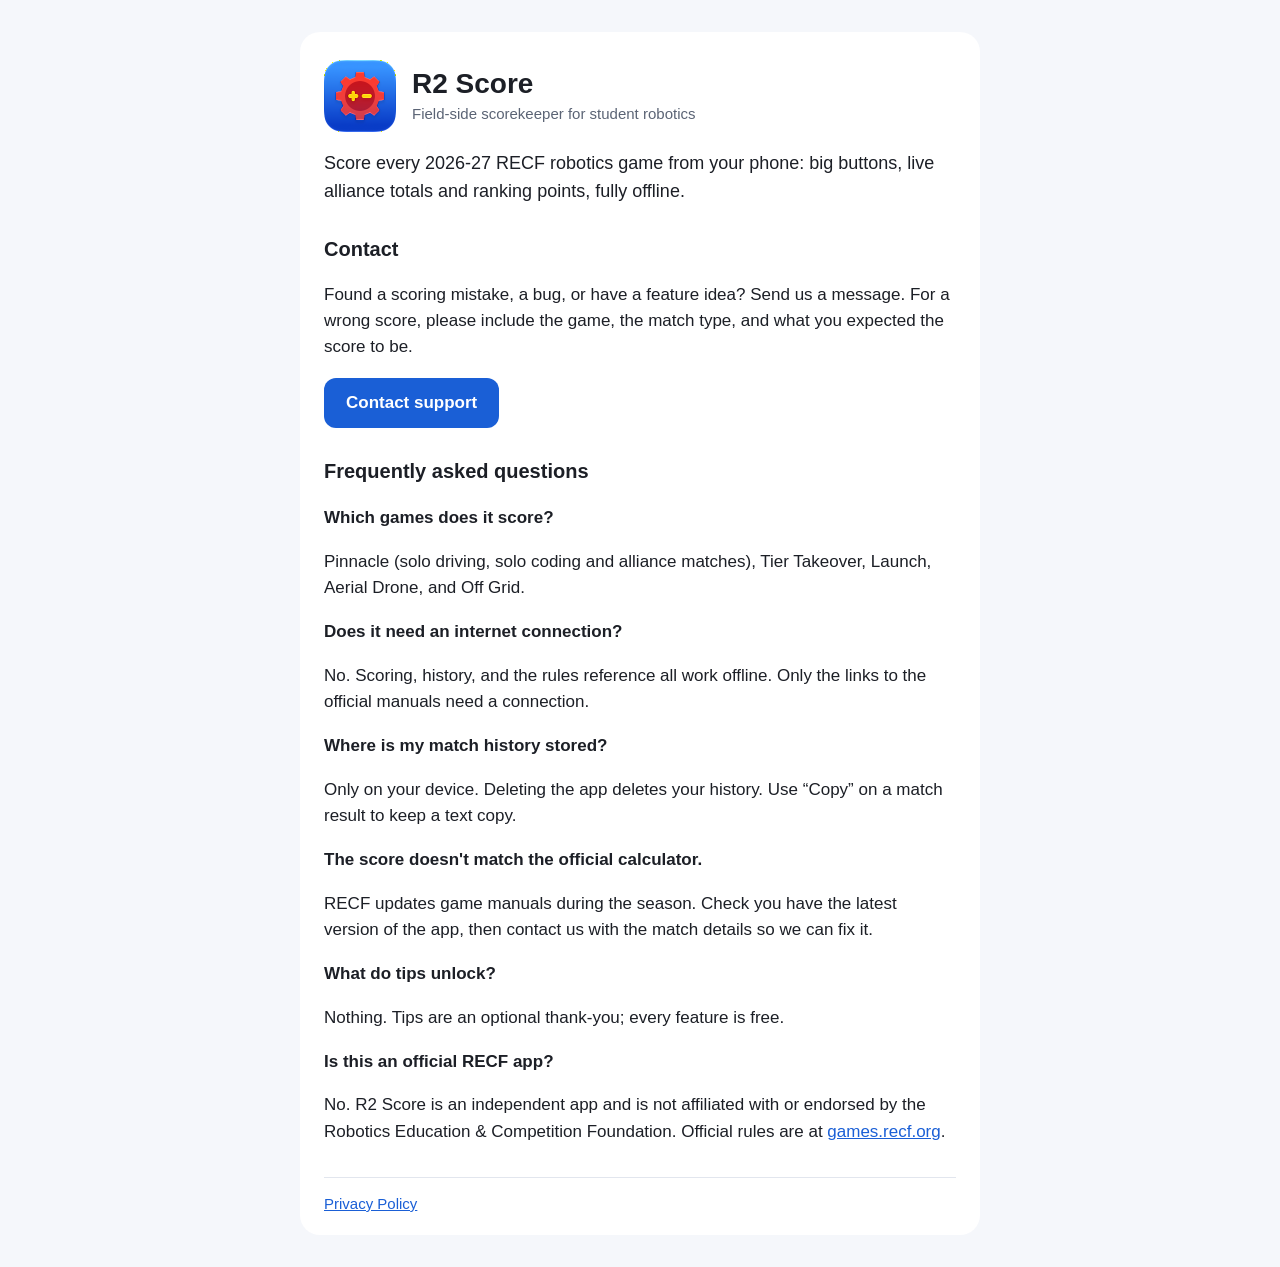
==== index.html @ 5fbe286e "R2 Score support and privacy pages Co-Authored-By: Claude Opus 5.5 <noreply@anthropic.com>" ====
<!doctype html>
<html lang="en">
<head>
<meta charset="utf-8">
<meta name="viewport" content="width=device-width, initial-scale=1">
<title>R2 Score — Support</title>
<link rel="stylesheet" href="style.css">
</head>
<body>
<main>
  <header>
    <img src="icon.png" alt="R2 Score app icon" width="72" height="72">
    <div>
      <h1>R2 Score</h1>
      <p class="sub">Field-side scorekeeper for student robotics</p>
    </div>
  </header>

  <p class="lead">Score every 2026-27 RECF robotics game from your phone: big buttons, live alliance totals and ranking points, fully offline.</p>

  <h2>Contact</h2>
  <p>Found a scoring mistake, a bug, or have a feature idea? Send us a message. For a wrong score, please include the game, the match type, and what you expected the score to be.</p>
  <p><a class="button" href="https://forms.gle/aReCpsoTzArnzBcs7">Contact support</a></p>

  <h2>Frequently asked questions</h2>

  <h3>Which games does it score?</h3>
  <p>Pinnacle (solo driving, solo coding and alliance matches), Tier Takeover, Launch, Aerial Drone, and Off Grid.</p>

  <h3>Does it need an internet connection?</h3>
  <p>No. Scoring, history, and the rules reference all work offline. Only the links to the official manuals need a connection.</p>

  <h3>Where is my match history stored?</h3>
  <p>Only on your device. Deleting the app deletes your history. Use “Copy” on a match result to keep a text copy.</p>

  <h3>The score doesn't match the official calculator.</h3>
  <p>RECF updates game manuals during the season. Check you have the latest version of the app, then contact us with the match details so we can fix it.</p>

  <h3>What do tips unlock?</h3>
  <p>Nothing. Tips are an optional thank-you; every feature is free.</p>

  <h3>Is this an official RECF app?</h3>
  <p>No. R2 Score is an independent app and is not affiliated with or endorsed by the Robotics Education &amp; Competition Foundation. Official rules are at <a href="https://games.recf.org">games.recf.org</a>.</p>

  <footer><a href="privacy.html">Privacy Policy</a></footer>
</main>
</body>
</html>
---- style.css ----
:root {
  --bg: #f5f7fb;
  --card: #ffffff;
  --text: #1c1f26;
  --muted: #5b6475;
  --accent: #1a5fd6;
  --rule: #e2e6ee;
}
@media (prefers-color-scheme: dark) {
  :root {
    --bg: #0b1324;
    --card: #121c31;
    --text: #e8ecf4;
    --muted: #9aa5ba;
    --accent: #6ea6ff;
    --rule: #22304d;
  }
}
* { box-sizing: border-box; }
body {
  margin: 0;
  background: var(--bg);
  color: var(--text);
  font: 17px/1.55 -apple-system, BlinkMacSystemFont, "Segoe UI", Roboto, sans-serif;
}
main {
  max-width: 680px;
  margin: 32px auto;
  padding: 28px 24px 20px;
  background: var(--card);
  border-radius: 20px;
}
@media (max-width: 720px) {
  main { margin: 0; border-radius: 0; padding: 24px 16px; }
}
header { display: flex; align-items: center; gap: 16px; margin-bottom: 8px; }
header img { border-radius: 16px; flex: none; }
h1 { margin: 0; font-size: 28px; line-height: 1.2; }
.sub { margin: 2px 0 0; color: var(--muted); font-size: 15px; }
.lead { font-size: 18px; }
h2 { margin: 28px 0 6px; font-size: 20px; }
h3 { margin: 18px 0 2px; font-size: 17px; }
p, li { color: var(--text); }
ul { padding-left: 22px; }
a { color: var(--accent); }
.button {
  display: inline-block;
  padding: 12px 22px;
  border-radius: 12px;
  background: var(--accent);
  color: #fff;
  font-weight: 600;
  text-decoration: none;
}
@media (prefers-color-scheme: dark) { .button { color: #0b1324; } }
footer {
  margin-top: 32px;
  padding-top: 14px;
  border-top: 1px solid var(--rule);
  font-size: 15px;
}
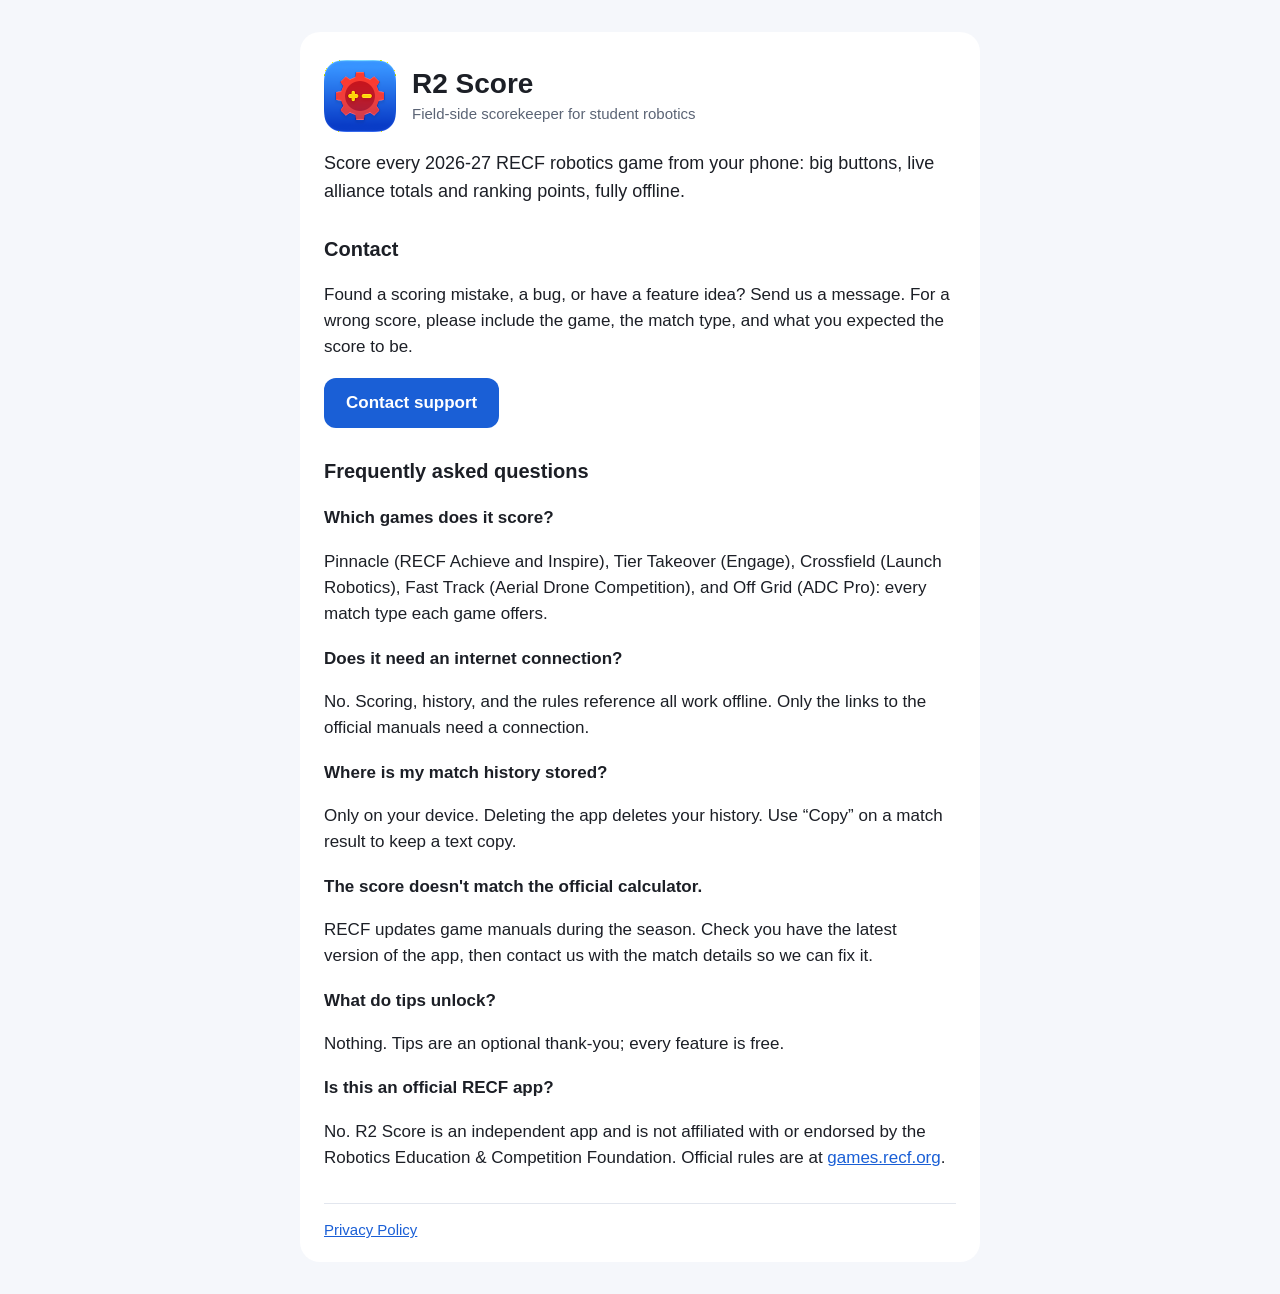
==== commit 64a8c26a: "Support page: current game names (Crossfield, Fast Track) Co-Authored-By: Claude Opus 5.5 <noreply@a" ====
--- a/index.html
+++ b/index.html
@@ -25,7 +25,7 @@
   <h2>Frequently asked questions</h2>
 
   <h3>Which games does it score?</h3>
-  <p>Pinnacle (solo driving, solo coding and alliance matches), Tier Takeover, Launch, Aerial Drone, and Off Grid.</p>
+  <p>Pinnacle (RECF Achieve and Inspire), Tier Takeover (Engage), Crossfield (Launch Robotics), Fast Track (Aerial Drone Competition), and Off Grid (ADC Pro): every match type each game offers.</p>
 
   <h3>Does it need an internet connection?</h3>
   <p>No. Scoring, history, and the rules reference all work offline. Only the links to the official manuals need a connection.</p>
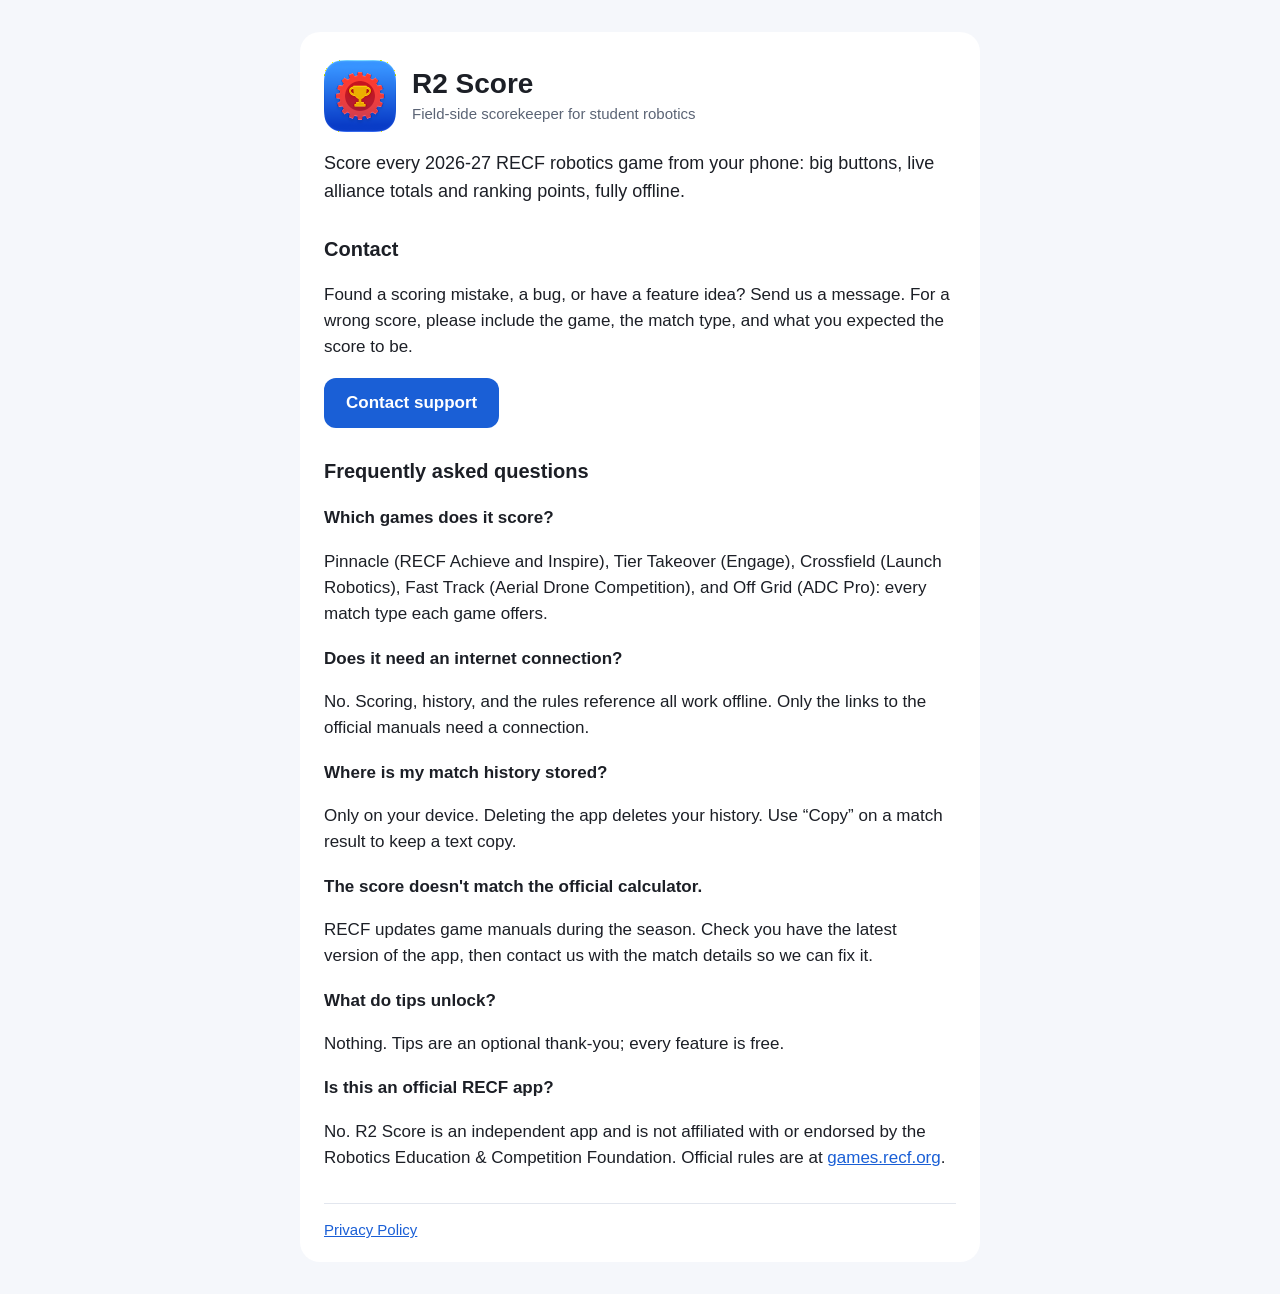
==== commit 82193a2c: "Bust the icon cache so the new icon shows everywhere Co-Authored-By: Claude Opus 5.5 <noreply@anthro" ====
--- a/index.html
+++ b/index.html
@@ -9,7 +9,7 @@
 <body>
 <main>
   <header>
-    <img src="icon.png" alt="R2 Score app icon" width="72" height="72">
+    <img src="icon.png?v=2" alt="R2 Score app icon" width="72" height="72">
     <div>
       <h1>R2 Score</h1>
       <p class="sub">Field-side scorekeeper for student robotics</p>
